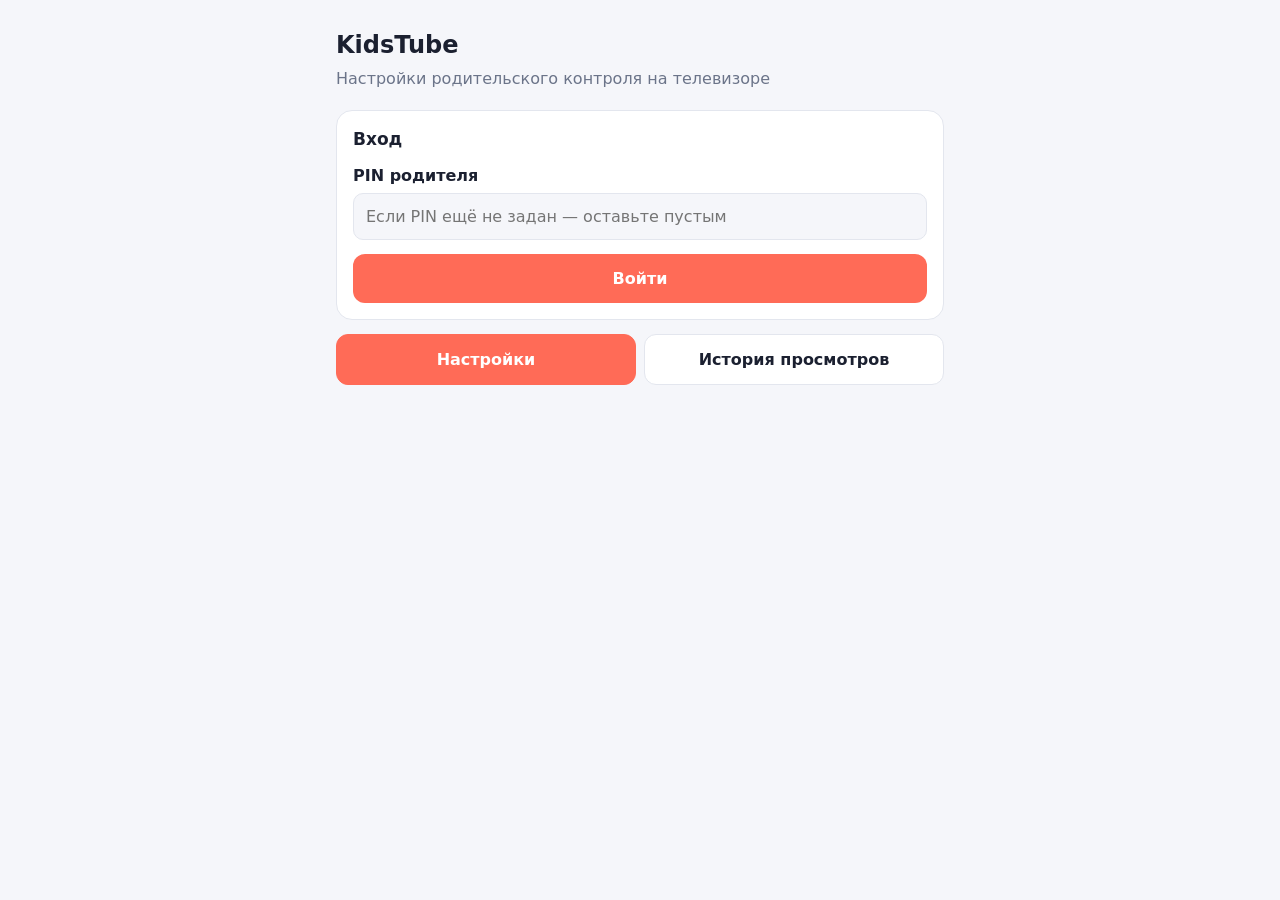
==== app/src/main/assets/web/remote.html @ e0fb31fe "KidsTube: Android TV app for kids' YouTube with parental keyword filtering - Search and recommendati" ====
<!doctype html>
<html lang="ru">
<head>
<meta charset="utf-8">
<meta name="viewport" content="width=device-width, initial-scale=1">
<title>KidsTube — настройки</title>
<style>
  :root { --bg: #f5f6fa; --card: #fff; --text: #1b2030; --muted: #6b7489; --accent: #ff6b57; --line: #e3e6ee; --ok: #2fbf7f; }
  @media (prefers-color-scheme: dark) { :root { --bg: #0f1420; --card: #1a2235; --text: #f1f3f8; --muted: #9aa6c2; --line: #2a3450; } }
  * { box-sizing: border-box; }
  body { margin: 0; background: var(--bg); color: var(--text); font: 16px/1.45 system-ui, -apple-system, "Segoe UI", Roboto, sans-serif; }
  .wrap { max-width: 640px; margin: 0 auto; padding: 20px 16px 120px; }
  h1 { font-size: 24px; margin: 8px 0 4px; }
  .sub { color: var(--muted); margin: 0 0 20px; }
  .card { background: var(--card); border-radius: 16px; padding: 16px; margin-bottom: 14px; border: 1px solid var(--line); }
  .card h2 { font-size: 17px; margin: 0 0 12px; }
  label { display: block; font-weight: 600; margin: 12px 0 6px; }
  label:first-of-type { margin-top: 0; }
  .hint { color: var(--muted); font-size: 13px; margin-top: 4px; }
  input[type=text], input[type=password], textarea { width: 100%; padding: 11px 12px; border-radius: 10px; border: 1px solid var(--line); background: var(--bg); color: var(--text); font: inherit; }
  textarea { min-height: 96px; resize: vertical; }
  .check { display: flex; align-items: center; gap: 10px; padding: 9px 0; border-top: 1px solid var(--line); font-weight: 500; margin: 0; }
  .check:first-of-type { border-top: 0; }
  .check input { width: 22px; height: 22px; accent-color: var(--accent); flex: none; }
  button { font: inherit; font-weight: 700; border: 0; border-radius: 12px; padding: 13px 18px; background: var(--accent); color: #fff; width: 100%; cursor: pointer; }
  button:disabled { opacity: .6; }
  .bar { position: fixed; left: 0; right: 0; bottom: 0; padding: 12px 16px calc(12px + env(safe-area-inset-bottom)); background: var(--card); border-top: 1px solid var(--line); }
  .bar .in { max-width: 640px; margin: 0 auto; }
  .msg { padding: 10px 12px; border-radius: 10px; margin-bottom: 14px; display: none; }
  .msg.err { display: block; background: #ffe3df; color: #9b2414; }
  .msg.ok { display: block; background: #dff7ea; color: #13643f; }
  .hidden { display: none; }
  a { color: var(--accent); }
  ol { padding-left: 20px; margin: 6px 0 0; }
  .hist { display: flex; gap: 10px; padding: 10px 0; border-top: 1px solid var(--line); align-items: flex-start; }
  .hist:first-child { border-top: 0; }
  .hist img { width: 96px; height: 54px; object-fit: cover; border-radius: 8px; flex: none; background: var(--line); }
  .hist .t { font-weight: 600; font-size: 14px; line-height: 1.3; }
  .hist .m { color: var(--muted); font-size: 12px; margin: 2px 0 6px; }
  .hist .acts { display: flex; gap: 6px; flex-wrap: wrap; }
  .mini { width: auto; padding: 5px 10px; font-size: 12px; border-radius: 8px; background: var(--line); color: var(--text); font-weight: 600; }
  .mini.done { background: var(--ok); color: #fff; }
  .tabs { display: flex; gap: 8px; margin-bottom: 14px; }
  .tab { background: var(--card); color: var(--text); border: 1px solid var(--line); }
  .tab.on { background: var(--accent); color: #fff; border-color: var(--accent); }
</style>
</head>
<body>
<div class="wrap">
  <h1>KidsTube</h1>
  <p class="sub">Настройки родительского контроля на телевизоре</p>
  <div id="msg" class="msg"></div>

  <!-- Login -->
  <div id="login" class="card">
    <h2>Вход</h2>
    <label for="loginPin">PIN родителя</label>
    <input id="loginPin" type="password" inputmode="numeric" autocomplete="off" placeholder="Если PIN ещё не задан — оставьте пустым">
    <div style="height:14px"></div>
    <button id="loginBtn">Войти</button>
  </div>

  <div class="tabs hidden" id="tabs">
    <button class="tab on" data-tab="form">Настройки</button>
    <button class="tab" data-tab="history">История просмотров</button>
  </div>

  <!-- History -->
  <div id="history" class="hidden">
    <div class="card">
      <h2>Что смотрел ребёнок</h2>
      <div class="hint" style="margin:-6px 0 8px">Можно сразу заблокировать видео или канал — затем нажмите «Сохранить».</div>
      <div id="histList"><div class="hint">Загрузка…</div></div>
    </div>
  </div>

  <!-- Form -->
  <div id="form" class="hidden">
    <div class="card">
      <h2>Доступ</h2>
      <label for="apiKey">Ключ YouTube Data API</label>
      <input id="apiKey" type="text" autocomplete="off" spellcheck="false" placeholder="AIzaSy…">
      <div class="hint">Как получить: <ol>
        <li>console.cloud.google.com → новый проект</li>
        <li>«API и сервисы» → «Библиотека» → YouTube Data API v3 → «Включить»</li>
        <li>«Учётные данные» → «Создать» → «Ключ API»</li></ol></div>
      <label for="pin">PIN родителя (4–8 цифр)</label>
      <input id="pin" type="text" inputmode="numeric" autocomplete="off" maxlength="8">
      <div class="hint">Нужен для настроек и родительского меню на ТВ (долгое нажатие OK на видео).</div>
    </div>

    <div class="card">
      <h2>Что блокировать</h2>
      <label for="blockedWords">Запрещённые слова и фразы — по одному в строке</label>
      <textarea id="blockedWords" placeholder="страшилки&#10;хаги ваги&#10;#prank"></textarea>
      <div class="hint">Регистр не важен, «ё» = «е». Срабатывает и часть слова: «страш» скроет «страшный» и «страшилки».</div>

      <label for="blockedChannels">Заблокированные каналы — по одному в строке</label>
      <textarea id="blockedChannels" placeholder="@channelname&#10;https://www.youtube.com/@channel&#10;Точное название канала"></textarea>

      <label for="blockedVideos">Заблокированные видео — ссылки или ID</label>
      <textarea id="blockedVideos" placeholder="https://youtu.be/xxxxxxxxxxx"></textarea>
    </div>

    <div class="card">
      <h2>Где искать слова</h2>
      <label class="check"><input type="checkbox" id="checkTitle"> В названии видео</label>
      <label class="check"><input type="checkbox" id="checkTags"> В тегах</label>
      <label class="check"><input type="checkbox" id="checkDescription"> В описании</label>
      <label class="check"><input type="checkbox" id="checkChannel"> В названии канала</label>
    </div>

    <div class="card">
      <h2>Дополнительно</h2>
      <label class="check"><input type="checkbox" id="onlyKids"> Только видео с пометкой YouTube «для детей»</label>
      <label class="check"><input type="checkbox" id="hideShort"> Скрывать очень короткие видео (до 1 минуты)</label>
      <label class="check"><input type="checkbox" id="autoplayNext"> Автоматически включать следующее видео</label>
    </div>

    <div class="card">
      <h2>Главный экран</h2>
      <label for="homeChannels">Подписки — каналы, новые видео которых показываются на главной (по одному в строке)</label>
      <textarea id="homeChannels" placeholder="@mashaimedved&#10;https://www.youtube.com/@fixiki"></textarea>
      <div class="hint">Указывайте @имя канала или ссылку на него. Видео каналов тоже проходят фильтр.</div>
      <label for="homeQueries">Подборки по запросам — по одному в строке</label>
      <textarea id="homeQueries" placeholder="песенки для детей&#10;развивающие мультики"></textarea>
      <div class="hint">Каждая подборка — один поиск (≈1% дневной квоты), результат хранится 6 часов.</div>
    </div>
  </div>
</div>

<div class="bar hidden" id="bar"><div class="in"><button id="saveBtn">Сохранить на телевизор</button></div></div>

<script>
(function () {
  var LISTS = ['blockedWords', 'blockedChannels', 'blockedVideos', 'homeChannels', 'homeQueries'];
  var BOOLS = { checkTitle: true, checkTags: true, checkDescription: false, checkChannel: true, onlyKids: true, hideShort: false, autoplayNext: true };
  var pin = '';
  var current = {};

  function $(id) { return document.getElementById(id); }
  function msg(text, ok) {
    var m = $('msg');
    m.textContent = text || '';
    m.className = 'msg' + (text ? (ok ? ' ok' : ' err') : '');
    if (text) window.scrollTo({ top: 0, behavior: 'smooth' });
  }
  function post(path, body) {
    return fetch(path, { method: 'POST', headers: { 'Content-Type': 'application/json' }, body: JSON.stringify(body) })
      .then(function (r) { return r.json(); });
  }
  function lines(v) { return v.split(/[\n,;]+/).map(function (x) { return x.trim(); }).filter(Boolean); }

  function fill(s) {
    current = s || {};
    $('apiKey').value = s.apiKey || '';
    $('pin').value = s.pin || '';
    LISTS.forEach(function (k) { $(k).value = (s[k] || []).join('\n'); });
    Object.keys(BOOLS).forEach(function (k) { $(k).checked = s.hasOwnProperty(k) ? !!s[k] : BOOLS[k]; });
  }

  $('loginBtn').onclick = function () {
    var p = $('loginPin').value.trim();
    $('loginBtn').disabled = true;
    post('/api/login', { pin: p }).then(function (r) {
      if (!r.ok) { msg(r.error || 'Ошибка'); return; }
      pin = p;
      msg('');
      fill(r.settings || {});
      $('login').classList.add('hidden');
      $('form').classList.remove('hidden');
      $('tabs').classList.remove('hidden');
      $('bar').classList.remove('hidden');
    }).catch(function () { msg('Нет связи с телевизором. Приложение KidsTube должно быть открыто.'); })
      .then(function () { $('loginBtn').disabled = false; });
  };
  $('loginPin').addEventListener('keydown', function (e) { if (e.key === 'Enter') $('loginBtn').onclick(); });

  // ---- Tabs & history ----
  Array.prototype.forEach.call(document.querySelectorAll('.tab'), function (t) {
    t.onclick = function () {
      Array.prototype.forEach.call(document.querySelectorAll('.tab'), function (x) { x.classList.toggle('on', x === t); });
      var tab = t.getAttribute('data-tab');
      $('form').classList.toggle('hidden', tab !== 'form');
      $('history').classList.toggle('hidden', tab !== 'history');
      if (tab === 'history') loadHistory();
    };
  });

  function fmtDate(ms) {
    var d = new Date(ms);
    var p = function (n) { return (n < 10 ? '0' : '') + n; };
    return p(d.getDate()) + '.' + p(d.getMonth() + 1) + ' ' + p(d.getHours()) + ':' + p(d.getMinutes());
  }

  function appendLine(id, line) {
    var cur = lines($(id).value);
    if (cur.indexOf(line) < 0) cur.push(line);
    $(id).value = cur.join('\n');
  }

  function loadHistory() {
    post('/api/history', { pin: pin }).then(function (r) {
      var box = $('histList');
      box.innerHTML = '';
      var list = (r && r.history) || [];
      if (!list.length) { box.innerHTML = '<div class="hint">Пока ничего не смотрели.</div>'; return; }
      list.slice(0, 150).forEach(function (v) {
        var row = document.createElement('div'); row.className = 'hist';
        var img = document.createElement('img'); img.src = v.thumb || ''; img.loading = 'lazy'; row.appendChild(img);
        var info = document.createElement('div');
        var t = document.createElement('div'); t.className = 't'; t.textContent = v.title; info.appendChild(t);
        var m = document.createElement('div'); m.className = 'm';
        m.textContent = v.channelTitle + ' · ' + fmtDate(v.watchedAt) + (v.count > 1 ? ' · смотрел ' + v.count + ' раз' : '');
        info.appendChild(m);
        var acts = document.createElement('div'); acts.className = 'acts';
        var b1 = document.createElement('button'); b1.className = 'mini'; b1.textContent = '🚫 Видео';
        b1.onclick = function () { appendLine('blockedVideos', 'https://youtu.be/' + v.id); b1.classList.add('done'); b1.textContent = '✓ Видео в списке'; };
        var b2 = document.createElement('button'); b2.className = 'mini'; b2.textContent = '🚫 Канал';
        b2.onclick = function () { appendLine('blockedChannels', 'https://www.youtube.com/channel/' + v.channelId); b2.classList.add('done'); b2.textContent = '✓ Канал в списке'; };
        var a = document.createElement('a'); a.href = 'https://youtu.be/' + v.id; a.target = '_blank'; a.className = 'mini'; a.textContent = 'Открыть'; a.style.textDecoration = 'none';
        acts.appendChild(b1); if (v.channelId) acts.appendChild(b2); acts.appendChild(a);
        info.appendChild(acts);
        row.appendChild(info);
        box.appendChild(row);
      });
    }).catch(function () { $('histList').innerHTML = '<div class="hint">Не удалось загрузить историю.</div>'; });
  }

  $('saveBtn').onclick = function () {
    var s = {};
    for (var k in current) s[k] = current[k];
    s.apiKey = $('apiKey').value.trim();
    s.pin = $('pin').value.trim();
    LISTS.forEach(function (k) { s[k] = lines($(k).value); });
    Object.keys(BOOLS).forEach(function (k) { s[k] = $(k).checked; });
    if (!/^\d{4,8}$/.test(s.pin)) { msg('PIN должен состоять из 4–8 цифр'); return; }
    if (!s.apiKey) { msg('Укажите ключ YouTube API'); return; }
    $('saveBtn').disabled = true;
    post('/api/save', { pin: pin, settings: s }).then(function (r) {
      if (!r.ok) { msg(r.error || 'Ошибка'); return; }
      pin = s.pin;
      current = s;
      msg('Сохранено — телевизор уже применил настройки ✓', true);
    }).catch(function () { msg('Нет связи с телевизором. Приложение KidsTube должно быть открыто.'); })
      .then(function () { $('saveBtn').disabled = false; });
  };
})();
</script>
</body>
</html>
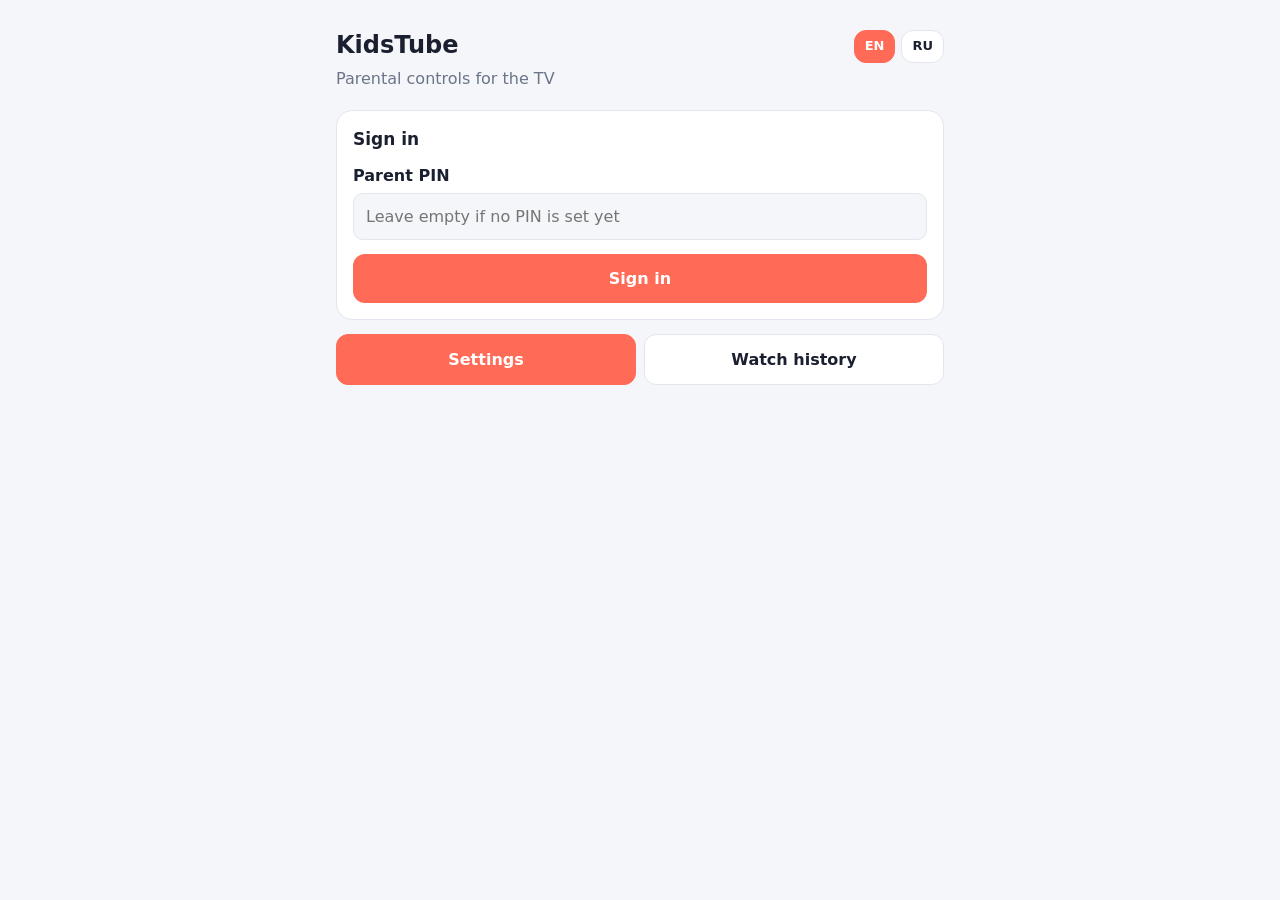
==== commit 8e41cf54: "TV interface redesign, English/Russian localization, in-app updates - Side navigation rail (Search, " ====
--- a/app/src/main/assets/web/remote.html
+++ b/app/src/main/assets/web/remote.html
@@ -1,9 +1,9 @@
 <!doctype html>
-<html lang="ru">
+<html lang="en">
 <head>
 <meta charset="utf-8">
 <meta name="viewport" content="width=device-width, initial-scale=1">
-<title>KidsTube — настройки</title>
+<title>KidsTube</title>
 <style>
   :root { --bg: #f5f6fa; --card: #fff; --text: #1b2030; --muted: #6b7489; --accent: #ff6b57; --line: #e3e6ee; --ok: #2fbf7f; }
   @media (prefers-color-scheme: dark) { :root { --bg: #0f1420; --card: #1a2235; --text: #f1f3f8; --muted: #9aa6c2; --line: #2a3450; } }
@@ -43,96 +43,158 @@
   .tabs { display: flex; gap: 8px; margin-bottom: 14px; }
   .tab { background: var(--card); color: var(--text); border: 1px solid var(--line); }
   .tab.on { background: var(--accent); color: #fff; border-color: var(--accent); }
+  .lang { display: flex; gap: 6px; float: right; margin-top: 10px; }
+  .lang button { width: auto; padding: 6px 10px; font-size: 13px; background: var(--card); color: var(--text); border: 1px solid var(--line); }
+  .lang button.on { background: var(--accent); color: #fff; border-color: var(--accent); }
 </style>
 </head>
 <body>
 <div class="wrap">
+  <div class="lang"><button data-lang="en">EN</button><button data-lang="ru">RU</button></div>
   <h1>KidsTube</h1>
-  <p class="sub">Настройки родительского контроля на телевизоре</p>
+  <p class="sub" data-i="sub"></p>
   <div id="msg" class="msg"></div>
 
   <!-- Login -->
   <div id="login" class="card">
-    <h2>Вход</h2>
-    <label for="loginPin">PIN родителя</label>
-    <input id="loginPin" type="password" inputmode="numeric" autocomplete="off" placeholder="Если PIN ещё не задан — оставьте пустым">
+    <h2 data-i="login"></h2>
+    <label for="loginPin" data-i="parentPin"></label>
+    <input id="loginPin" type="password" inputmode="numeric" autocomplete="off" data-ph="loginPh">
     <div style="height:14px"></div>
-    <button id="loginBtn">Войти</button>
+    <button id="loginBtn" data-i="signIn"></button>
   </div>
 
   <div class="tabs hidden" id="tabs">
-    <button class="tab on" data-tab="form">Настройки</button>
-    <button class="tab" data-tab="history">История просмотров</button>
+    <button class="tab on" data-tab="form" data-i="tabSettings"></button>
+    <button class="tab" data-tab="history" data-i="tabHistory"></button>
   </div>
 
   <!-- History -->
   <div id="history" class="hidden">
     <div class="card">
-      <h2>Что смотрел ребёнок</h2>
-      <div class="hint" style="margin:-6px 0 8px">Можно сразу заблокировать видео или канал — затем нажмите «Сохранить».</div>
-      <div id="histList"><div class="hint">Загрузка…</div></div>
+      <h2 data-i="histTitle"></h2>
+      <div class="hint" style="margin:-6px 0 8px" data-i="histHint"></div>
+      <div id="histList"></div>
     </div>
   </div>
 
   <!-- Form -->
   <div id="form" class="hidden">
     <div class="card">
-      <h2>Доступ</h2>
-      <label for="apiKey">Ключ YouTube Data API</label>
+      <h2 data-i="access"></h2>
+      <label data-i="language"></label>
+      <div class="lang-pick" style="display:flex;gap:8px">
+        <label class="check" style="border:0;padding:4px 0"><input type="radio" name="tvlang" value="en"> English</label>
+        <label class="check" style="border:0;padding:4px 0"><input type="radio" name="tvlang" value="ru"> Русский</label>
+      </div>
+      <label for="apiKey" data-i="apiKey"></label>
       <input id="apiKey" type="text" autocomplete="off" spellcheck="false" placeholder="AIzaSy…">
-      <div class="hint">Как получить: <ol>
-        <li>console.cloud.google.com → новый проект</li>
-        <li>«API и сервисы» → «Библиотека» → YouTube Data API v3 → «Включить»</li>
-        <li>«Учётные данные» → «Создать» → «Ключ API»</li></ol></div>
-      <label for="pin">PIN родителя (4–8 цифр)</label>
+      <div class="hint"><span data-i="howTo"></span><ol>
+        <li data-i="how1"></li><li data-i="how2"></li><li data-i="how3"></li></ol></div>
+      <label for="pin" data-i="pinLabel"></label>
       <input id="pin" type="text" inputmode="numeric" autocomplete="off" maxlength="8">
-      <div class="hint">Нужен для настроек и родительского меню на ТВ (долгое нажатие OK на видео).</div>
-    </div>
-
-    <div class="card">
-      <h2>Что блокировать</h2>
-      <label for="blockedWords">Запрещённые слова и фразы — по одному в строке</label>
-      <textarea id="blockedWords" placeholder="страшилки&#10;хаги ваги&#10;#prank"></textarea>
-      <div class="hint">Регистр не важен, «ё» = «е». Срабатывает и часть слова: «страш» скроет «страшный» и «страшилки».</div>
-
-      <label for="blockedChannels">Заблокированные каналы — по одному в строке</label>
-      <textarea id="blockedChannels" placeholder="@channelname&#10;https://www.youtube.com/@channel&#10;Точное название канала"></textarea>
-
-      <label for="blockedVideos">Заблокированные видео — ссылки или ID</label>
+      <div class="hint" data-i="pinHint"></div>
+    </div>
+
+    <div class="card">
+      <h2 data-i="whatBlock"></h2>
+      <label for="blockedWords" data-i="words"></label>
+      <textarea id="blockedWords" data-ph="wordsPh"></textarea>
+      <div class="hint" data-i="wordsHint"></div>
+      <label for="blockedChannels" data-i="channels"></label>
+      <textarea id="blockedChannels" data-ph="channelsPh"></textarea>
+      <label for="blockedVideos" data-i="videos"></label>
       <textarea id="blockedVideos" placeholder="https://youtu.be/xxxxxxxxxxx"></textarea>
     </div>
 
     <div class="card">
-      <h2>Где искать слова</h2>
-      <label class="check"><input type="checkbox" id="checkTitle"> В названии видео</label>
-      <label class="check"><input type="checkbox" id="checkTags"> В тегах</label>
-      <label class="check"><input type="checkbox" id="checkDescription"> В описании</label>
-      <label class="check"><input type="checkbox" id="checkChannel"> В названии канала</label>
-    </div>
-
-    <div class="card">
-      <h2>Дополнительно</h2>
-      <label class="check"><input type="checkbox" id="onlyKids"> Только видео с пометкой YouTube «для детей»</label>
-      <label class="check"><input type="checkbox" id="hideShort"> Скрывать очень короткие видео (до 1 минуты)</label>
-      <label class="check"><input type="checkbox" id="autoplayNext"> Автоматически включать следующее видео</label>
-    </div>
-
-    <div class="card">
-      <h2>Главный экран</h2>
-      <label for="homeChannels">Подписки — каналы, новые видео которых показываются на главной (по одному в строке)</label>
-      <textarea id="homeChannels" placeholder="@mashaimedved&#10;https://www.youtube.com/@fixiki"></textarea>
-      <div class="hint">Указывайте @имя канала или ссылку на него. Видео каналов тоже проходят фильтр.</div>
-      <label for="homeQueries">Подборки по запросам — по одному в строке</label>
-      <textarea id="homeQueries" placeholder="песенки для детей&#10;развивающие мультики"></textarea>
-      <div class="hint">Каждая подборка — один поиск (≈1% дневной квоты), результат хранится 6 часов.</div>
+      <h2 data-i="where"></h2>
+      <label class="check"><input type="checkbox" id="checkTitle"> <span data-i="inTitle"></span></label>
+      <label class="check"><input type="checkbox" id="checkTags"> <span data-i="inTags"></span></label>
+      <label class="check"><input type="checkbox" id="checkDescription"> <span data-i="inDesc"></span></label>
+      <label class="check"><input type="checkbox" id="checkChannel"> <span data-i="inChannel"></span></label>
+    </div>
+
+    <div class="card">
+      <h2 data-i="extra"></h2>
+      <label class="check"><input type="checkbox" id="onlyKids"> <span data-i="onlyKids"></span></label>
+      <label class="check"><input type="checkbox" id="hideShort"> <span data-i="hideShort"></span></label>
+      <label class="check"><input type="checkbox" id="autoplayNext"> <span data-i="autoplay"></span></label>
+    </div>
+
+    <div class="card">
+      <h2 data-i="homeScreen"></h2>
+      <label for="homeChannels" data-i="subs"></label>
+      <textarea id="homeChannels" placeholder="@channel&#10;https://www.youtube.com/@channel"></textarea>
+      <div class="hint" data-i="subsHint"></div>
+      <label for="homeQueries" data-i="queries"></label>
+      <textarea id="homeQueries" data-ph="queriesPh"></textarea>
+      <div class="hint" data-i="queriesHint"></div>
     </div>
   </div>
 </div>
 
-<div class="bar hidden" id="bar"><div class="in"><button id="saveBtn">Сохранить на телевизор</button></div></div>
+<div class="bar hidden" id="bar"><div class="in"><button id="saveBtn" data-i="save"></button></div></div>
 
 <script>
 (function () {
+  var STR = {
+    en: {
+      sub: 'Parental controls for the TV', login: 'Sign in', parentPin: 'Parent PIN', loginPh: 'Leave empty if no PIN is set yet', signIn: 'Sign in',
+      tabSettings: 'Settings', tabHistory: 'Watch history',
+      histTitle: 'What your child watched', histHint: 'You can block a video or channel right here — then press “Save”.',
+      loading: 'Loading…', histEmpty: 'Nothing watched yet.', histFail: 'Could not load the history.',
+      watchedTimes: 'watched {0} times', blockVideo: '🚫 Video', blockChannel: '🚫 Channel', videoListed: '✓ Video listed', channelListed: '✓ Channel listed', open: 'Open',
+      access: 'Access', language: 'TV language', apiKey: 'YouTube Data API key', howTo: 'How to get one:',
+      how1: 'console.cloud.google.com → new project', how2: '“APIs & Services” → “Library” → YouTube Data API v3 → “Enable”', how3: '“Credentials” → “Create credentials” → “API key”',
+      pinLabel: 'Parent PIN (4–8 digits)', pinHint: 'Needed for the settings and the parent menu on the TV (long-press OK on a video).',
+      whatBlock: 'What to block', words: 'Blocked words and phrases — one per line', wordsPh: 'scary\nhuggy wuggy\n#prank',
+      wordsHint: 'Case doesn’t matter. Parts of words work too: “scar” hides “scary” and “scarecrow”.',
+      channels: 'Blocked channels — one per line', channelsPh: '@channelname\nhttps://www.youtube.com/@channel\nExact channel name', videos: 'Blocked videos — links or IDs',
+      where: 'Where to look for the words', inTitle: 'In the video title', inTags: 'In the tags', inDesc: 'In the description', inChannel: 'In the channel name',
+      extra: 'More', onlyKids: 'Only videos marked “made for kids” by YouTube', hideShort: 'Hide very short videos (under 1 minute)', autoplay: 'Play the next video automatically',
+      homeScreen: 'Home screen', subs: 'Subscriptions — channels whose new videos appear on Home (one per line)',
+      subsHint: 'Use the channel’s @handle or a link to it. Channel videos are filtered too.',
+      queries: 'Collections by search query — one per line', queriesPh: 'kids songs\nlearning cartoons',
+      queriesHint: 'Each collection is one search; the result is kept for 6 hours.',
+      save: 'Save to the TV', error: 'Error', pinFormat: 'The PIN must be 4–8 digits', needKey: 'Enter the YouTube API key',
+      saved: 'Saved — the TV has already applied the settings ✓', noTv: 'Can’t reach the TV. The KidsTube app must be open.'
+    },
+    ru: {
+      sub: 'Настройки родительского контроля на телевизоре', login: 'Вход', parentPin: 'PIN родителя', loginPh: 'Если PIN ещё не задан — оставьте пустым', signIn: 'Войти',
+      tabSettings: 'Настройки', tabHistory: 'История просмотров',
+      histTitle: 'Что смотрел ребёнок', histHint: 'Можно сразу заблокировать видео или канал — затем нажмите «Сохранить».',
+      loading: 'Загрузка…', histEmpty: 'Пока ничего не смотрели.', histFail: 'Не удалось загрузить историю.',
+      watchedTimes: 'смотрел {0} раз', blockVideo: '🚫 Видео', blockChannel: '🚫 Канал', videoListed: '✓ Видео в списке', channelListed: '✓ Канал в списке', open: 'Открыть',
+      access: 'Доступ', language: 'Язык на телевизоре', apiKey: 'Ключ YouTube Data API', howTo: 'Как получить:',
+      how1: 'console.cloud.google.com → новый проект', how2: '«API и сервисы» → «Библиотека» → YouTube Data API v3 → «Включить»', how3: '«Учётные данные» → «Создать» → «Ключ API»',
+      pinLabel: 'PIN родителя (4–8 цифр)', pinHint: 'Нужен для настроек и родительского меню на ТВ (долгое нажатие OK на видео).',
+      whatBlock: 'Что блокировать', words: 'Запрещённые слова и фразы — по одному в строке', wordsPh: 'страшилки\nхаги ваги\n#prank',
+      wordsHint: 'Регистр не важен, «ё» = «е». Срабатывает и часть слова: «страш» скроет «страшный» и «страшилки».',
+      channels: 'Заблокированные каналы — по одному в строке', channelsPh: '@channelname\nhttps://www.youtube.com/@channel\nТочное название канала', videos: 'Заблокированные видео — ссылки или ID',
+      where: 'Где искать слова', inTitle: 'В названии видео', inTags: 'В тегах', inDesc: 'В описании', inChannel: 'В названии канала',
+      extra: 'Дополнительно', onlyKids: 'Только видео с пометкой YouTube «для детей»', hideShort: 'Скрывать очень короткие видео (до 1 минуты)', autoplay: 'Автоматически включать следующее видео',
+      homeScreen: 'Главный экран', subs: 'Подписки — каналы, новые видео которых показываются на главной (по одному в строке)',
+      subsHint: 'Указывайте @имя канала или ссылку на него. Видео каналов тоже проходят фильтр.',
+      queries: 'Подборки по запросам — по одному в строке', queriesPh: 'песенки для детей\nразвивающие мультики',
+      queriesHint: 'Каждая подборка — один поиск, результат хранится 6 часов.',
+      save: 'Сохранить на телевизор', error: 'Ошибка', pinFormat: 'PIN должен состоять из 4–8 цифр', needKey: 'Укажите ключ YouTube API',
+      saved: 'Сохранено — телевизор уже применил настройки ✓', noTv: 'Нет связи с телевизором. Приложение KidsTube должно быть открыто.'
+    }
+  };
+  var lang = /^ru/i.test(navigator.language || '') ? 'ru' : 'en';
+  function t(k, a) { var v = (STR[lang][k] || STR.en[k] || k); return a === undefined ? v : v.replace('{0}', a); }
+  function applyLang(l) {
+    lang = STR[l] ? l : 'en';
+    document.documentElement.lang = lang;
+    Array.prototype.forEach.call(document.querySelectorAll('[data-i]'), function (el) { el.textContent = t(el.getAttribute('data-i')); });
+    Array.prototype.forEach.call(document.querySelectorAll('[data-ph]'), function (el) { el.placeholder = t(el.getAttribute('data-ph')); });
+    Array.prototype.forEach.call(document.querySelectorAll('[data-lang]'), function (b) { b.classList.toggle('on', b.getAttribute('data-lang') === lang); });
+  }
+  Array.prototype.forEach.call(document.querySelectorAll('[data-lang]'), function (b) {
+    b.onclick = function () { applyLang(b.getAttribute('data-lang')); if (!$('history').classList.contains('hidden')) loadHistory(); };
+  });
+
   var LISTS = ['blockedWords', 'blockedChannels', 'blockedVideos', 'homeChannels', 'homeQueries'];
   var BOOLS = { checkTitle: true, checkTags: true, checkDescription: false, checkChannel: true, onlyKids: true, hideShort: false, autoplayNext: true };
   var pin = '';
@@ -155,6 +217,8 @@
     current = s || {};
     $('apiKey').value = s.apiKey || '';
     $('pin').value = s.pin || '';
+    var tvLang = s.lang === 'ru' ? 'ru' : 'en';
+    Array.prototype.forEach.call(document.querySelectorAll('input[name=tvlang]'), function (r) { r.checked = r.value === tvLang; });
     LISTS.forEach(function (k) { $(k).value = (s[k] || []).join('\n'); });
     Object.keys(BOOLS).forEach(function (k) { $(k).checked = s.hasOwnProperty(k) ? !!s[k] : BOOLS[k]; });
   }
@@ -163,24 +227,25 @@
     var p = $('loginPin').value.trim();
     $('loginBtn').disabled = true;
     post('/api/login', { pin: p }).then(function (r) {
-      if (!r.ok) { msg(r.error || 'Ошибка'); return; }
+      if (!r.ok) { msg(r.error || t('error')); return; }
       pin = p;
       msg('');
       fill(r.settings || {});
+      if (r.settings && r.settings.lang) applyLang(r.settings.lang);
       $('login').classList.add('hidden');
       $('form').classList.remove('hidden');
       $('tabs').classList.remove('hidden');
       $('bar').classList.remove('hidden');
-    }).catch(function () { msg('Нет связи с телевизором. Приложение KidsTube должно быть открыто.'); })
+    }).catch(function () { msg(t('noTv')); })
       .then(function () { $('loginBtn').disabled = false; });
   };
   $('loginPin').addEventListener('keydown', function (e) { if (e.key === 'Enter') $('loginBtn').onclick(); });
 
   // ---- Tabs & history ----
-  Array.prototype.forEach.call(document.querySelectorAll('.tab'), function (t) {
-    t.onclick = function () {
-      Array.prototype.forEach.call(document.querySelectorAll('.tab'), function (x) { x.classList.toggle('on', x === t); });
-      var tab = t.getAttribute('data-tab');
+  Array.prototype.forEach.call(document.querySelectorAll('.tab'), function (tb) {
+    tb.onclick = function () {
+      Array.prototype.forEach.call(document.querySelectorAll('.tab'), function (x) { x.classList.toggle('on', x === tb); });
+      var tab = tb.getAttribute('data-tab');
       $('form').classList.toggle('hidden', tab !== 'form');
       $('history').classList.toggle('hidden', tab !== 'history');
       if (tab === 'history') loadHistory();
@@ -199,32 +264,36 @@
     $(id).value = cur.join('\n');
   }
 
+  function hint(text) { var d = document.createElement('div'); d.className = 'hint'; d.textContent = text; return d; }
+
   function loadHistory() {
+    var box = $('histList');
+    box.innerHTML = '';
+    box.appendChild(hint(t('loading')));
     post('/api/history', { pin: pin }).then(function (r) {
-      var box = $('histList');
       box.innerHTML = '';
       var list = (r && r.history) || [];
-      if (!list.length) { box.innerHTML = '<div class="hint">Пока ничего не смотрели.</div>'; return; }
+      if (!list.length) { box.appendChild(hint(t('histEmpty'))); return; }
       list.slice(0, 150).forEach(function (v) {
         var row = document.createElement('div'); row.className = 'hist';
         var img = document.createElement('img'); img.src = v.thumb || ''; img.loading = 'lazy'; row.appendChild(img);
         var info = document.createElement('div');
-        var t = document.createElement('div'); t.className = 't'; t.textContent = v.title; info.appendChild(t);
+        var ti = document.createElement('div'); ti.className = 't'; ti.textContent = v.title; info.appendChild(ti);
         var m = document.createElement('div'); m.className = 'm';
-        m.textContent = v.channelTitle + ' · ' + fmtDate(v.watchedAt) + (v.count > 1 ? ' · смотрел ' + v.count + ' раз' : '');
+        m.textContent = v.channelTitle + ' · ' + fmtDate(v.watchedAt) + (v.count > 1 ? ' · ' + t('watchedTimes', v.count) : '');
         info.appendChild(m);
         var acts = document.createElement('div'); acts.className = 'acts';
-        var b1 = document.createElement('button'); b1.className = 'mini'; b1.textContent = '🚫 Видео';
-        b1.onclick = function () { appendLine('blockedVideos', 'https://youtu.be/' + v.id); b1.classList.add('done'); b1.textContent = '✓ Видео в списке'; };
-        var b2 = document.createElement('button'); b2.className = 'mini'; b2.textContent = '🚫 Канал';
-        b2.onclick = function () { appendLine('blockedChannels', 'https://www.youtube.com/channel/' + v.channelId); b2.classList.add('done'); b2.textContent = '✓ Канал в списке'; };
-        var a = document.createElement('a'); a.href = 'https://youtu.be/' + v.id; a.target = '_blank'; a.className = 'mini'; a.textContent = 'Открыть'; a.style.textDecoration = 'none';
+        var b1 = document.createElement('button'); b1.className = 'mini'; b1.textContent = t('blockVideo');
+        b1.onclick = function () { appendLine('blockedVideos', 'https://youtu.be/' + v.id); b1.classList.add('done'); b1.textContent = t('videoListed'); };
+        var b2 = document.createElement('button'); b2.className = 'mini'; b2.textContent = t('blockChannel');
+        b2.onclick = function () { appendLine('blockedChannels', 'https://www.youtube.com/channel/' + v.channelId); b2.classList.add('done'); b2.textContent = t('channelListed'); };
+        var a = document.createElement('a'); a.href = 'https://youtu.be/' + v.id; a.target = '_blank'; a.className = 'mini'; a.textContent = t('open'); a.style.textDecoration = 'none';
         acts.appendChild(b1); if (v.channelId) acts.appendChild(b2); acts.appendChild(a);
         info.appendChild(acts);
         row.appendChild(info);
         box.appendChild(row);
       });
-    }).catch(function () { $('histList').innerHTML = '<div class="hint">Не удалось загрузить историю.</div>'; });
+    }).catch(function () { box.innerHTML = ''; box.appendChild(hint(t('histFail'))); });
   }
 
   $('saveBtn').onclick = function () {
@@ -232,19 +301,23 @@
     for (var k in current) s[k] = current[k];
     s.apiKey = $('apiKey').value.trim();
     s.pin = $('pin').value.trim();
+    var picked = document.querySelector('input[name=tvlang]:checked');
+    s.lang = picked ? picked.value : (current.lang || 'en');
     LISTS.forEach(function (k) { s[k] = lines($(k).value); });
     Object.keys(BOOLS).forEach(function (k) { s[k] = $(k).checked; });
-    if (!/^\d{4,8}$/.test(s.pin)) { msg('PIN должен состоять из 4–8 цифр'); return; }
-    if (!s.apiKey) { msg('Укажите ключ YouTube API'); return; }
+    if (!/^\d{4,8}$/.test(s.pin)) { msg(t('pinFormat')); return; }
+    if (!s.apiKey) { msg(t('needKey')); return; }
     $('saveBtn').disabled = true;
     post('/api/save', { pin: pin, settings: s }).then(function (r) {
-      if (!r.ok) { msg(r.error || 'Ошибка'); return; }
+      if (!r.ok) { msg(r.error || t('error')); return; }
       pin = s.pin;
       current = s;
-      msg('Сохранено — телевизор уже применил настройки ✓', true);
-    }).catch(function () { msg('Нет связи с телевизором. Приложение KidsTube должно быть открыто.'); })
+      msg(t('saved'), true);
+    }).catch(function () { msg(t('noTv')); })
       .then(function () { $('saveBtn').disabled = false; });
   };
+
+  applyLang(lang);
 })();
 </script>
 </body>
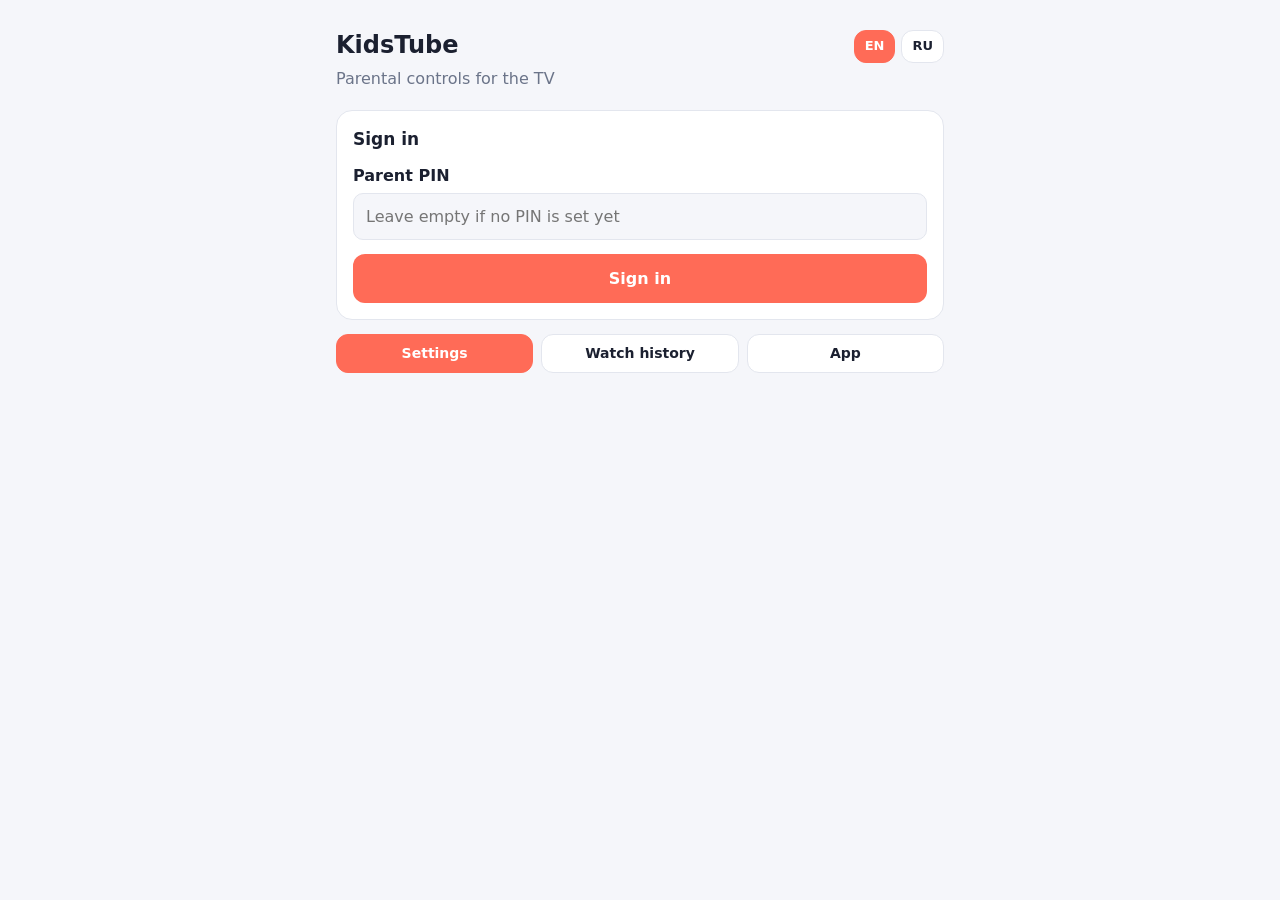
==== commit 6e032e69: "Phone settings page covers everything: new App tab - Every TV setting was already editable from the " ====
--- a/app/src/main/assets/web/remote.html
+++ b/app/src/main/assets/web/remote.html
@@ -41,8 +41,13 @@
   .mini { width: auto; padding: 5px 10px; font-size: 12px; border-radius: 8px; background: var(--line); color: var(--text); font-weight: 600; }
   .mini.done { background: var(--ok); color: #fff; }
   .tabs { display: flex; gap: 8px; margin-bottom: 14px; }
-  .tab { background: var(--card); color: var(--text); border: 1px solid var(--line); }
+  .tab { background: var(--card); color: var(--text); border: 1px solid var(--line); width: auto; flex: 1 1 0; min-width: 0; padding: 10px 6px; font-size: 14px; line-height: 1.2; }
+  html, body { overflow-x: hidden; }
   .tab.on { background: var(--accent); color: #fff; border-color: var(--accent); }
+  .kv { display: flex; justify-content: space-between; padding: 8px 0; border-top: 1px solid var(--line); }
+  .kv:first-of-type { border-top: 0; }
+  .kv span { color: var(--muted); }
+  button.secondary { background: var(--line); color: var(--text); }
   .lang { display: flex; gap: 6px; float: right; margin-top: 10px; }
   .lang button { width: auto; padding: 6px 10px; font-size: 13px; background: var(--card); color: var(--text); border: 1px solid var(--line); }
   .lang button.on { background: var(--accent); color: #fff; border-color: var(--accent); }
@@ -67,6 +72,33 @@
   <div class="tabs hidden" id="tabs">
     <button class="tab on" data-tab="form" data-i="tabSettings"></button>
     <button class="tab" data-tab="history" data-i="tabHistory"></button>
+    <button class="tab" data-tab="app" data-i="tabApp"></button>
+  </div>
+
+  <!-- App: version, updates, maintenance -->
+  <div id="app" class="hidden">
+    <div class="card">
+      <h2 data-i="appTitle"></h2>
+      <div class="kv"><span data-i="version"></span><b id="appVersion">—</b></div>
+      <div class="kv"><span data-i="quota"></span><b id="appQuota">—</b></div>
+      <div class="kv"><span data-i="histCount"></span><b id="appHist">—</b></div>
+    </div>
+    <div class="card">
+      <h2 data-i="updates"></h2>
+      <div class="hint" id="updText" data-i="updHint"></div>
+      <div style="height:10px"></div>
+      <button id="updCheck" data-i="checkUpd"></button>
+      <div style="height:8px"></div>
+      <button id="updInstall" class="hidden" data-i="installUpd"></button>
+    </div>
+    <div class="card">
+      <h2 data-i="maintenance"></h2>
+      <button id="clrHistory" class="secondary" data-i="clearHistory"></button>
+      <div class="hint" data-i="clearHistoryHint"></div>
+      <div style="height:12px"></div>
+      <button id="clrCache" class="secondary" data-i="clearCache"></button>
+      <div class="hint" data-i="clearCacheHint"></div>
+    </div>
   </div>
 
   <!-- History -->
@@ -141,7 +173,14 @@
   var STR = {
     en: {
       sub: 'Parental controls for the TV', login: 'Sign in', parentPin: 'Parent PIN', loginPh: 'Leave empty if no PIN is set yet', signIn: 'Sign in',
-      tabSettings: 'Settings', tabHistory: 'Watch history',
+      tabSettings: 'Settings', tabHistory: 'Watch history', tabApp: 'App',
+      appTitle: 'KidsTube on the TV', version: 'Version', quota: 'API quota used today', histCount: 'Videos in the history',
+      updates: 'Updates', updHint: 'Check GitHub for a new version.', checkUpd: 'Check for updates', installUpd: 'Install on the TV',
+      updChecking: 'Checking…', updAvailable: 'New version available: {0}. Installed: {1}.', updLatest: 'You have the latest version ({0}).',
+      updStarted: 'Download started on the TV. Confirm the installation on the TV screen with the remote.',
+      maintenance: 'Maintenance', clearHistory: 'Clear watch history', clearHistoryHint: 'Removes “Watched”, “Watch again” and the history on this page.',
+      clearCache: 'Clear cache', clearCacheHint: 'Search results and channel lists will be loaded again.',
+      confirmHistory: 'Clear the whole watch history?', done: 'Done ✓',
       histTitle: 'What your child watched', histHint: 'You can block a video or channel right here — then press “Save”.',
       loading: 'Loading…', histEmpty: 'Nothing watched yet.', histFail: 'Could not load the history.',
       watchedTimes: 'watched {0} times', blockVideo: '🚫 Video', blockChannel: '🚫 Channel', videoListed: '✓ Video listed', channelListed: '✓ Channel listed', open: 'Open',
@@ -162,7 +201,14 @@
     },
     ru: {
       sub: 'Настройки родительского контроля на телевизоре', login: 'Вход', parentPin: 'PIN родителя', loginPh: 'Если PIN ещё не задан — оставьте пустым', signIn: 'Войти',
-      tabSettings: 'Настройки', tabHistory: 'История просмотров',
+      tabSettings: 'Настройки', tabHistory: 'История просмотров', tabApp: 'Приложение',
+      appTitle: 'KidsTube на телевизоре', version: 'Версия', quota: 'Квота API за сегодня', histCount: 'Видео в истории',
+      updates: 'Обновления', updHint: 'Проверить новую версию на GitHub.', checkUpd: 'Проверить обновления', installUpd: 'Установить на телевизор',
+      updChecking: 'Проверяю…', updAvailable: 'Доступна новая версия: {0}. Сейчас установлена {1}.', updLatest: 'Установлена последняя версия ({0}).',
+      updStarted: 'Загрузка началась на телевизоре. Подтвердите установку на экране ТВ пультом.',
+      maintenance: 'Обслуживание', clearHistory: 'Очистить историю просмотров', clearHistoryHint: 'Удалит «Я смотрел», «Смотреть снова» и историю на этой странице.',
+      clearCache: 'Очистить кэш', clearCacheHint: 'Результаты поиска и списки каналов загрузятся заново.',
+      confirmHistory: 'Очистить всю историю просмотров?', done: 'Готово ✓',
       histTitle: 'Что смотрел ребёнок', histHint: 'Можно сразу заблокировать видео или канал — затем нажмите «Сохранить».',
       loading: 'Загрузка…', histEmpty: 'Пока ничего не смотрели.', histFail: 'Не удалось загрузить историю.',
       watchedTimes: 'смотрел {0} раз', blockVideo: '🚫 Видео', blockChannel: '🚫 Канал', videoListed: '✓ Видео в списке', channelListed: '✓ Канал в списке', open: 'Открыть',
@@ -183,7 +229,7 @@
     }
   };
   var lang = /^ru/i.test(navigator.language || '') ? 'ru' : 'en';
-  function t(k, a) { var v = (STR[lang][k] || STR.en[k] || k); return a === undefined ? v : v.replace('{0}', a); }
+  function t(k, a, b) { var v = (STR[lang][k] || STR.en[k] || k); return v.replace('{0}', a === undefined ? '' : a).replace('{1}', b === undefined ? '' : b); }
   function applyLang(l) {
     lang = STR[l] ? l : 'en';
     document.documentElement.lang = lang;
@@ -248,7 +294,10 @@
       var tab = tb.getAttribute('data-tab');
       $('form').classList.toggle('hidden', tab !== 'form');
       $('history').classList.toggle('hidden', tab !== 'history');
+      $('app').classList.toggle('hidden', tab !== 'app');
+      $('bar').classList.toggle('hidden', tab === 'app');
       if (tab === 'history') loadHistory();
+      if (tab === 'app') loadStatus();
     };
   });
 
@@ -296,6 +345,46 @@
     }).catch(function () { box.innerHTML = ''; box.appendChild(hint(t('histFail'))); });
   }
 
+  // ---- App tab ----
+  var upd = null;
+  function loadStatus() {
+    post('/api/app/status', { pin: pin }).then(function (r) {
+      if (!r.ok) { msg(r.error || t('error')); return; }
+      $('appVersion').textContent = r.version + ' (' + r.versionCode + ')';
+      $('appQuota').textContent = (r.tv && r.tv.quotaUsed != null ? '~' + r.tv.quotaUsed : '0') + ' / 10 000';
+      $('appHist').textContent = r.historyCount;
+    }).catch(function () { msg(t('noTv')); });
+  }
+  $('updCheck').onclick = function () {
+    $('updText').textContent = t('updChecking');
+    $('updInstall').classList.add('hidden');
+    post('/api/app/update-check', { pin: pin }).then(function (r) {
+      if (!r.ok) { $('updText').textContent = r.error || t('error'); return; }
+      upd = r.update;
+      if (upd.available) {
+        $('updText').textContent = t('updAvailable', upd.latestName || upd.latestCode, upd.currentName);
+        $('updInstall').classList.remove('hidden');
+      } else $('updText').textContent = t('updLatest', upd.currentName);
+    }).catch(function () { msg(t('noTv')); });
+  };
+  $('updInstall').onclick = function () {
+    post('/api/app/update-install', { pin: pin }).then(function (r) {
+      $('updText').textContent = r.ok ? t('updStarted') : (r.error || t('error'));
+      $('updInstall').classList.add('hidden');
+    }).catch(function () { msg(t('noTv')); });
+  };
+  $('clrHistory').onclick = function () {
+    if (!confirm(t('confirmHistory'))) return;
+    post('/api/app/clear-history', { pin: pin }).then(function (r) {
+      msg(r.ok ? t('done') : (r.error || t('error')), r.ok);
+      loadStatus();
+    }).catch(function () { msg(t('noTv')); });
+  };
+  $('clrCache').onclick = function () {
+    post('/api/app/clear-cache', { pin: pin }).then(function (r) { msg(r.ok ? t('done') : (r.error || t('error')), r.ok); })
+      .catch(function () { msg(t('noTv')); });
+  };
+
   $('saveBtn').onclick = function () {
     var s = {};
     for (var k in current) s[k] = current[k];
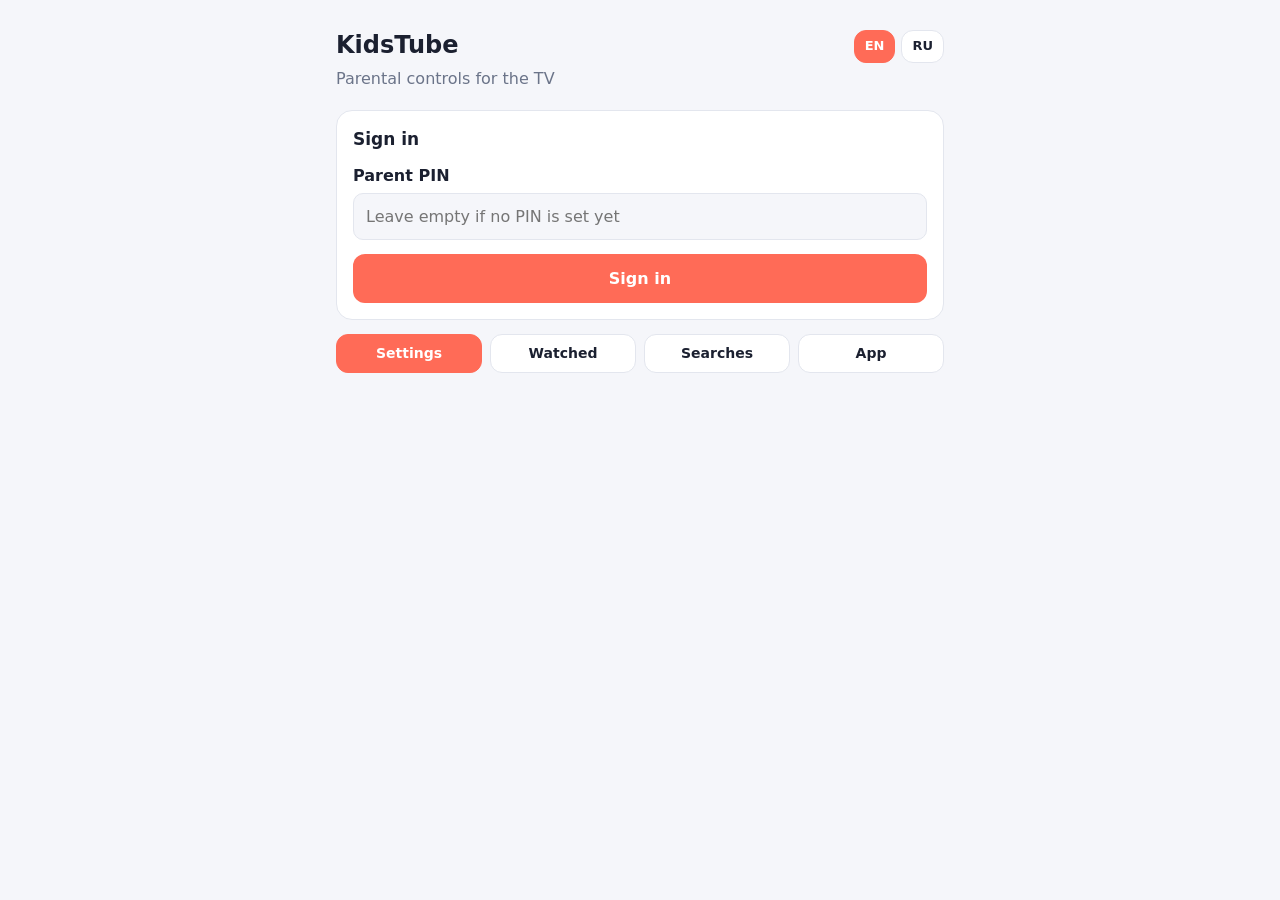
==== commit 2e256fb1: "Search log and settings backup/restore on the phone page - Every search is logged on the TV (query, " ====
--- a/app/src/main/assets/web/remote.html
+++ b/app/src/main/assets/web/remote.html
@@ -40,10 +40,16 @@
   .hist .acts { display: flex; gap: 6px; flex-wrap: wrap; }
   .mini { width: auto; padding: 5px 10px; font-size: 12px; border-radius: 8px; background: var(--line); color: var(--text); font-weight: 600; }
   .mini.done { background: var(--ok); color: #fff; }
-  .tabs { display: flex; gap: 8px; margin-bottom: 14px; }
+  .tabs { display: grid; grid-template-columns: repeat(4, 1fr); gap: 8px; margin-bottom: 14px; }
+  @media (max-width: 460px) { .tabs { grid-template-columns: repeat(2, 1fr); } }
   .tab { background: var(--card); color: var(--text); border: 1px solid var(--line); width: auto; flex: 1 1 0; min-width: 0; padding: 10px 6px; font-size: 14px; line-height: 1.2; }
   html, body { overflow-x: hidden; }
   .tab.on { background: var(--accent); color: #fff; border-color: var(--accent); }
+  .srch { padding: 10px 0; border-top: 1px solid var(--line); }
+  .srch:first-child { border-top: 0; }
+  .srch .q { font-weight: 700; font-size: 15px; word-break: break-word; }
+  .srch .m { color: var(--muted); font-size: 12px; margin: 2px 0 6px; }
+  .srch .bad { color: #d6453d; font-weight: 600; }
   .kv { display: flex; justify-content: space-between; padding: 8px 0; border-top: 1px solid var(--line); }
   .kv:first-of-type { border-top: 0; }
   .kv span { color: var(--muted); }
@@ -72,7 +78,18 @@
   <div class="tabs hidden" id="tabs">
     <button class="tab on" data-tab="form" data-i="tabSettings"></button>
     <button class="tab" data-tab="history" data-i="tabHistory"></button>
+    <button class="tab" data-tab="searches" data-i="tabSearches"></button>
     <button class="tab" data-tab="app" data-i="tabApp"></button>
+  </div>
+
+  <!-- Search log -->
+  <div id="searches" class="hidden">
+    <div class="card">
+      <h2 data-i="searchTitle"></h2>
+      <div class="hint" style="margin:-6px 0 8px" data-i="searchHint"></div>
+      <label class="check" style="border:0;padding:4px 0"><input type="checkbox" id="onlyBlocked"> <span data-i="onlyBlocked"></span></label>
+      <div id="searchList"></div>
+    </div>
   </div>
 
   <!-- App: version, updates, maintenance -->
@@ -82,6 +99,7 @@
       <div class="kv"><span data-i="version"></span><b id="appVersion">—</b></div>
       <div class="kv"><span data-i="quota"></span><b id="appQuota">—</b></div>
       <div class="kv"><span data-i="histCount"></span><b id="appHist">—</b></div>
+      <div class="kv"><span data-i="searchCount"></span><b id="appSearches">—</b></div>
     </div>
     <div class="card">
       <h2 data-i="updates"></h2>
@@ -92,12 +110,24 @@
       <button id="updInstall" class="hidden" data-i="installUpd"></button>
     </div>
     <div class="card">
+      <h2 data-i="backupTitle"></h2>
+      <div class="hint" data-i="backupHint"></div>
+      <div style="height:10px"></div>
+      <button id="backupBtn" data-i="backupDownload"></button>
+      <div style="height:12px"></div>
+      <label class="check" style="border:0;padding:4px 0"><input type="checkbox" id="restoreHistory" checked> <span data-i="restoreWithHistory"></span></label>
+      <button id="restoreBtn" class="secondary" data-i="restoreBtn"></button>
+      <input type="file" id="restoreFile" accept="application/json,.json" class="hidden">
+    </div>
+    <div class="card">
       <h2 data-i="maintenance"></h2>
       <button id="clrHistory" class="secondary" data-i="clearHistory"></button>
       <div class="hint" data-i="clearHistoryHint"></div>
       <div style="height:12px"></div>
       <button id="clrCache" class="secondary" data-i="clearCache"></button>
       <div class="hint" data-i="clearCacheHint"></div>
+      <div style="height:12px"></div>
+      <button id="clrSearches" class="secondary" data-i="clearSearches"></button>
     </div>
   </div>
 
@@ -118,6 +148,11 @@
       <div class="lang-pick" style="display:flex;gap:8px">
         <label class="check" style="border:0;padding:4px 0"><input type="radio" name="tvlang" value="en"> English</label>
         <label class="check" style="border:0;padding:4px 0"><input type="radio" name="tvlang" value="ru"> Русский</label>
+      </div>
+      <label data-i="theme"></label>
+      <div style="display:flex;flex-direction:column">
+        <label class="check" style="border:0;padding:4px 0"><input type="radio" name="tvtheme" value="kids"> <span data-i="themeKids"></span></label>
+        <label class="check" style="border:0;padding:4px 0"><input type="radio" name="tvtheme" value="teen"> <span data-i="themeTeen"></span></label>
       </div>
       <label for="apiKey" data-i="apiKey"></label>
       <input id="apiKey" type="text" autocomplete="off" spellcheck="false" placeholder="AIzaSy…">
@@ -173,7 +208,14 @@
   var STR = {
     en: {
       sub: 'Parental controls for the TV', login: 'Sign in', parentPin: 'Parent PIN', loginPh: 'Leave empty if no PIN is set yet', signIn: 'Sign in',
-      tabSettings: 'Settings', tabHistory: 'Watch history', tabApp: 'App',
+      tabSettings: 'Settings', tabHistory: 'Watched', tabSearches: 'Searches', tabApp: 'App',
+      searchTitle: 'What your child searched for', searchHint: 'Blocked searches are shown in red. Add a word to the blocked list with one tap — then press “Save”.',
+      onlyBlocked: 'Only blocked searches', srcVoice: '🎤 voice', srcText: '⌨️ typed', srcChip: '💡 idea', blockedSearch: '🚫 blocked by the filter',
+      foundHidden: 'found {0}, hidden by the filter {1}', searchError: 'search error', addWord: '🚫 Block this word', wordAdded: '✓ Added to blocked words',
+      searchesEmpty: 'No searches yet.', searchCount: 'Searches in the log', clearSearches: 'Clear the search log', confirmSearches: 'Clear the whole search log?',
+      backupTitle: 'Backup', backupHint: 'A file with all settings (including the API key and PIN), the watch history and the search log. Keep it private.',
+      backupDownload: 'Download a backup', restoreWithHistory: 'Also restore the watch history and search log', restoreBtn: 'Restore from a file…',
+      confirmRestore: 'Replace the current settings with the ones from the backup?', restored: 'Restored ✓ The PIN is now the one from the backup.', badFile: 'This file is not a KidsTube backup.',
       appTitle: 'KidsTube on the TV', version: 'Version', quota: 'API quota used today', histCount: 'Videos in the history',
       updates: 'Updates', updHint: 'Check GitHub for a new version.', checkUpd: 'Check for updates', installUpd: 'Install on the TV',
       updChecking: 'Checking…', updAvailable: 'New version available: {0}. Installed: {1}.', updLatest: 'You have the latest version ({0}).',
@@ -184,7 +226,7 @@
       histTitle: 'What your child watched', histHint: 'You can block a video or channel right here — then press “Save”.',
       loading: 'Loading…', histEmpty: 'Nothing watched yet.', histFail: 'Could not load the history.',
       watchedTimes: 'watched {0} times', blockVideo: '🚫 Video', blockChannel: '🚫 Channel', videoListed: '✓ Video listed', channelListed: '✓ Channel listed', open: 'Open',
-      access: 'Access', language: 'TV language', apiKey: 'YouTube Data API key', howTo: 'How to get one:',
+      access: 'Access', language: 'TV language', theme: 'Interface style', themeKids: 'Kids — bright and big', themeTeen: '6+ — calm and compact', apiKey: 'YouTube Data API key', howTo: 'How to get one:',
       how1: 'console.cloud.google.com → new project', how2: '“APIs & Services” → “Library” → YouTube Data API v3 → “Enable”', how3: '“Credentials” → “Create credentials” → “API key”',
       pinLabel: 'Parent PIN (4–8 digits)', pinHint: 'Needed for the settings and the parent menu on the TV (long-press OK on a video).',
       whatBlock: 'What to block', words: 'Blocked words and phrases — one per line', wordsPh: 'scary\nhuggy wuggy\n#prank',
@@ -201,7 +243,14 @@
     },
     ru: {
       sub: 'Настройки родительского контроля на телевизоре', login: 'Вход', parentPin: 'PIN родителя', loginPh: 'Если PIN ещё не задан — оставьте пустым', signIn: 'Войти',
-      tabSettings: 'Настройки', tabHistory: 'История просмотров', tabApp: 'Приложение',
+      tabSettings: 'Настройки', tabHistory: 'Просмотры', tabSearches: 'Поиски', tabApp: 'Приложение',
+      searchTitle: 'Что ребёнок искал', searchHint: 'Заблокированные поиски выделены красным. Слово можно сразу добавить в запрещённые — затем нажмите «Сохранить».',
+      onlyBlocked: 'Только заблокированные', srcVoice: '🎤 голосом', srcText: '⌨️ текстом', srcChip: '💡 подсказка', blockedSearch: '🚫 заблокирован фильтром',
+      foundHidden: 'найдено {0}, скрыто фильтром {1}', searchError: 'ошибка поиска', addWord: '🚫 Запретить слово', wordAdded: '✓ Добавлено в запрещённые',
+      searchesEmpty: 'Пока ничего не искали.', searchCount: 'Поисков в журнале', clearSearches: 'Очистить журнал поисков', confirmSearches: 'Очистить весь журнал поисков?',
+      backupTitle: 'Резервная копия', backupHint: 'Файл со всеми настройками (включая ключ API и PIN), историей просмотров и журналом поисков. Никому его не отправляйте.',
+      backupDownload: 'Скачать резервную копию', restoreWithHistory: 'Восстановить также историю просмотров и журнал поисков', restoreBtn: 'Восстановить из файла…',
+      confirmRestore: 'Заменить текущие настройки настройками из копии?', restored: 'Восстановлено ✓ PIN теперь как в копии.', badFile: 'Это не файл резервной копии KidsTube.',
       appTitle: 'KidsTube на телевизоре', version: 'Версия', quota: 'Квота API за сегодня', histCount: 'Видео в истории',
       updates: 'Обновления', updHint: 'Проверить новую версию на GitHub.', checkUpd: 'Проверить обновления', installUpd: 'Установить на телевизор',
       updChecking: 'Проверяю…', updAvailable: 'Доступна новая версия: {0}. Сейчас установлена {1}.', updLatest: 'Установлена последняя версия ({0}).',
@@ -212,7 +261,7 @@
       histTitle: 'Что смотрел ребёнок', histHint: 'Можно сразу заблокировать видео или канал — затем нажмите «Сохранить».',
       loading: 'Загрузка…', histEmpty: 'Пока ничего не смотрели.', histFail: 'Не удалось загрузить историю.',
       watchedTimes: 'смотрел {0} раз', blockVideo: '🚫 Видео', blockChannel: '🚫 Канал', videoListed: '✓ Видео в списке', channelListed: '✓ Канал в списке', open: 'Открыть',
-      access: 'Доступ', language: 'Язык на телевизоре', apiKey: 'Ключ YouTube Data API', howTo: 'Как получить:',
+      access: 'Доступ', language: 'Язык на телевизоре', theme: 'Стиль интерфейса', themeKids: 'Детский — яркий и крупный', themeTeen: '6+ — спокойный и компактный', apiKey: 'Ключ YouTube Data API', howTo: 'Как получить:',
       how1: 'console.cloud.google.com → новый проект', how2: '«API и сервисы» → «Библиотека» → YouTube Data API v3 → «Включить»', how3: '«Учётные данные» → «Создать» → «Ключ API»',
       pinLabel: 'PIN родителя (4–8 цифр)', pinHint: 'Нужен для настроек и родительского меню на ТВ (долгое нажатие OK на видео).',
       whatBlock: 'Что блокировать', words: 'Запрещённые слова и фразы — по одному в строке', wordsPh: 'страшилки\nхаги ваги\n#prank',
@@ -265,6 +314,8 @@
     $('pin').value = s.pin || '';
     var tvLang = s.lang === 'ru' ? 'ru' : 'en';
     Array.prototype.forEach.call(document.querySelectorAll('input[name=tvlang]'), function (r) { r.checked = r.value === tvLang; });
+    var tvTheme = s.theme === 'teen' ? 'teen' : 'kids';
+    Array.prototype.forEach.call(document.querySelectorAll('input[name=tvtheme]'), function (r) { r.checked = r.value === tvTheme; });
     LISTS.forEach(function (k) { $(k).value = (s[k] || []).join('\n'); });
     Object.keys(BOOLS).forEach(function (k) { $(k).checked = s.hasOwnProperty(k) ? !!s[k] : BOOLS[k]; });
   }
@@ -295,9 +346,11 @@
       $('form').classList.toggle('hidden', tab !== 'form');
       $('history').classList.toggle('hidden', tab !== 'history');
       $('app').classList.toggle('hidden', tab !== 'app');
+      $('searches').classList.toggle('hidden', tab !== 'searches');
       $('bar').classList.toggle('hidden', tab === 'app');
       if (tab === 'history') loadHistory();
       if (tab === 'app') loadStatus();
+      if (tab === 'searches') loadSearches();
     };
   });
 
@@ -353,6 +406,7 @@
       $('appVersion').textContent = r.version + ' (' + r.versionCode + ')';
       $('appQuota').textContent = (r.tv && r.tv.quotaUsed != null ? '~' + r.tv.quotaUsed : '0') + ' / 10 000';
       $('appHist').textContent = r.historyCount;
+      $('appSearches').textContent = r.searchCount;
     }).catch(function () { msg(t('noTv')); });
   }
   $('updCheck').onclick = function () {
@@ -380,6 +434,92 @@
       loadStatus();
     }).catch(function () { msg(t('noTv')); });
   };
+  // ---- Search log ----
+  var searchCache = [];
+  function loadSearches() {
+    var box = $('searchList');
+    box.innerHTML = '';
+    box.appendChild(hint(t('loading')));
+    post('/api/searches', { pin: pin }).then(function (r) {
+      searchCache = (r && r.searches) || [];
+      renderSearches();
+    }).catch(function () { box.innerHTML = ''; box.appendChild(hint(t('noTv'))); });
+  }
+  function renderSearches() {
+    var box = $('searchList');
+    box.innerHTML = '';
+    var list = searchCache.filter(function (e) { return !$('onlyBlocked').checked || e.blocked; });
+    if (!list.length) { box.appendChild(hint(t('searchesEmpty'))); return; }
+    var blocked = lines($('blockedWords').value).map(function (w) { return w.toLowerCase(); });
+    list.slice(0, 200).forEach(function (e) {
+      var row = document.createElement('div'); row.className = 'srch';
+      var q = document.createElement('div'); q.className = 'q'; q.textContent = e.q; row.appendChild(q);
+      var m = document.createElement('div'); m.className = 'm';
+      var src = e.source === 'voice' ? t('srcVoice') : e.source === 'chip' ? t('srcChip') : t('srcText');
+      m.appendChild(document.createTextNode(fmtDate(e.at) + ' · ' + src + ' · '));
+      var st = document.createElement('span');
+      if (e.blocked) { st.className = 'bad'; st.textContent = t('blockedSearch'); }
+      else if (e.error) st.textContent = t('searchError');
+      else st.textContent = t('foundHidden', e.found, (e.found || 0) - (e.shown || 0));
+      m.appendChild(st);
+      row.appendChild(m);
+      if (!e.blocked) {
+        var already = blocked.indexOf(String(e.q).toLowerCase()) >= 0;
+        var b = document.createElement('button'); b.className = 'mini' + (already ? ' done' : '');
+        b.textContent = already ? t('wordAdded') : t('addWord');
+        b.onclick = function () { appendLine('blockedWords', e.q); b.classList.add('done'); b.textContent = t('wordAdded'); };
+        row.appendChild(b);
+      }
+      box.appendChild(row);
+    });
+  }
+  $('onlyBlocked').onchange = renderSearches;
+  $('clrSearches').onclick = function () {
+    if (!confirm(t('confirmSearches'))) return;
+    post('/api/app/clear-searches', { pin: pin }).then(function (r) {
+      msg(r.ok ? t('done') : (r.error || t('error')), r.ok);
+      loadStatus();
+    }).catch(function () { msg(t('noTv')); });
+  };
+
+  // ---- Backup & restore ----
+  $('backupBtn').onclick = function () {
+    post('/api/backup', { pin: pin }).then(function (r) {
+      if (!r.ok) { msg(r.error || t('error')); return; }
+      var d = new Date(), p2 = function (n) { return (n < 10 ? '0' : '') + n; };
+      var name = 'kidstube-backup-' + d.getFullYear() + '-' + p2(d.getMonth() + 1) + '-' + p2(d.getDate()) + '.json';
+      var blob = new Blob([JSON.stringify(r.backup, null, 2)], { type: 'application/json' });
+      var a = document.createElement('a');
+      a.href = URL.createObjectURL(blob);
+      a.download = name;
+      document.body.appendChild(a);
+      a.click();
+      setTimeout(function () { URL.revokeObjectURL(a.href); a.remove(); }, 1000);
+      msg(t('done'), true);
+    }).catch(function () { msg(t('noTv')); });
+  };
+  $('restoreBtn').onclick = function () { $('restoreFile').value = ''; $('restoreFile').click(); };
+  $('restoreFile').onchange = function () {
+    var f = $('restoreFile').files[0];
+    if (!f) return;
+    var rd = new FileReader();
+    rd.onload = function () {
+      var backup;
+      try { backup = JSON.parse(rd.result); } catch (e) { backup = null; }
+      if (!backup || backup.app !== 'kidstube' || !backup.settings) { msg(t('badFile')); return; }
+      if (!confirm(t('confirmRestore'))) return;
+      post('/api/restore', { pin: pin, backup: backup, withHistory: $('restoreHistory').checked }).then(function (r) {
+        if (!r.ok) { msg(r.error || t('error')); return; }
+        pin = backup.settings.pin;
+        fill(backup.settings);
+        if (backup.settings.lang) applyLang(backup.settings.lang);
+        msg(t('restored'), true);
+        loadStatus();
+      }).catch(function () { msg(t('noTv')); });
+    };
+    rd.readAsText(f);
+  };
+
   $('clrCache').onclick = function () {
     post('/api/app/clear-cache', { pin: pin }).then(function (r) { msg(r.ok ? t('done') : (r.error || t('error')), r.ok); })
       .catch(function () { msg(t('noTv')); });
@@ -392,6 +532,8 @@
     s.pin = $('pin').value.trim();
     var picked = document.querySelector('input[name=tvlang]:checked');
     s.lang = picked ? picked.value : (current.lang || 'en');
+    var pickedTheme = document.querySelector('input[name=tvtheme]:checked');
+    s.theme = pickedTheme ? pickedTheme.value : (current.theme || 'kids');
     LISTS.forEach(function (k) { s[k] = lines($(k).value); });
     Object.keys(BOOLS).forEach(function (k) { s[k] = $(k).checked; });
     if (!/^\d{4,8}$/.test(s.pin)) { msg(t('pinFormat')); return; }
